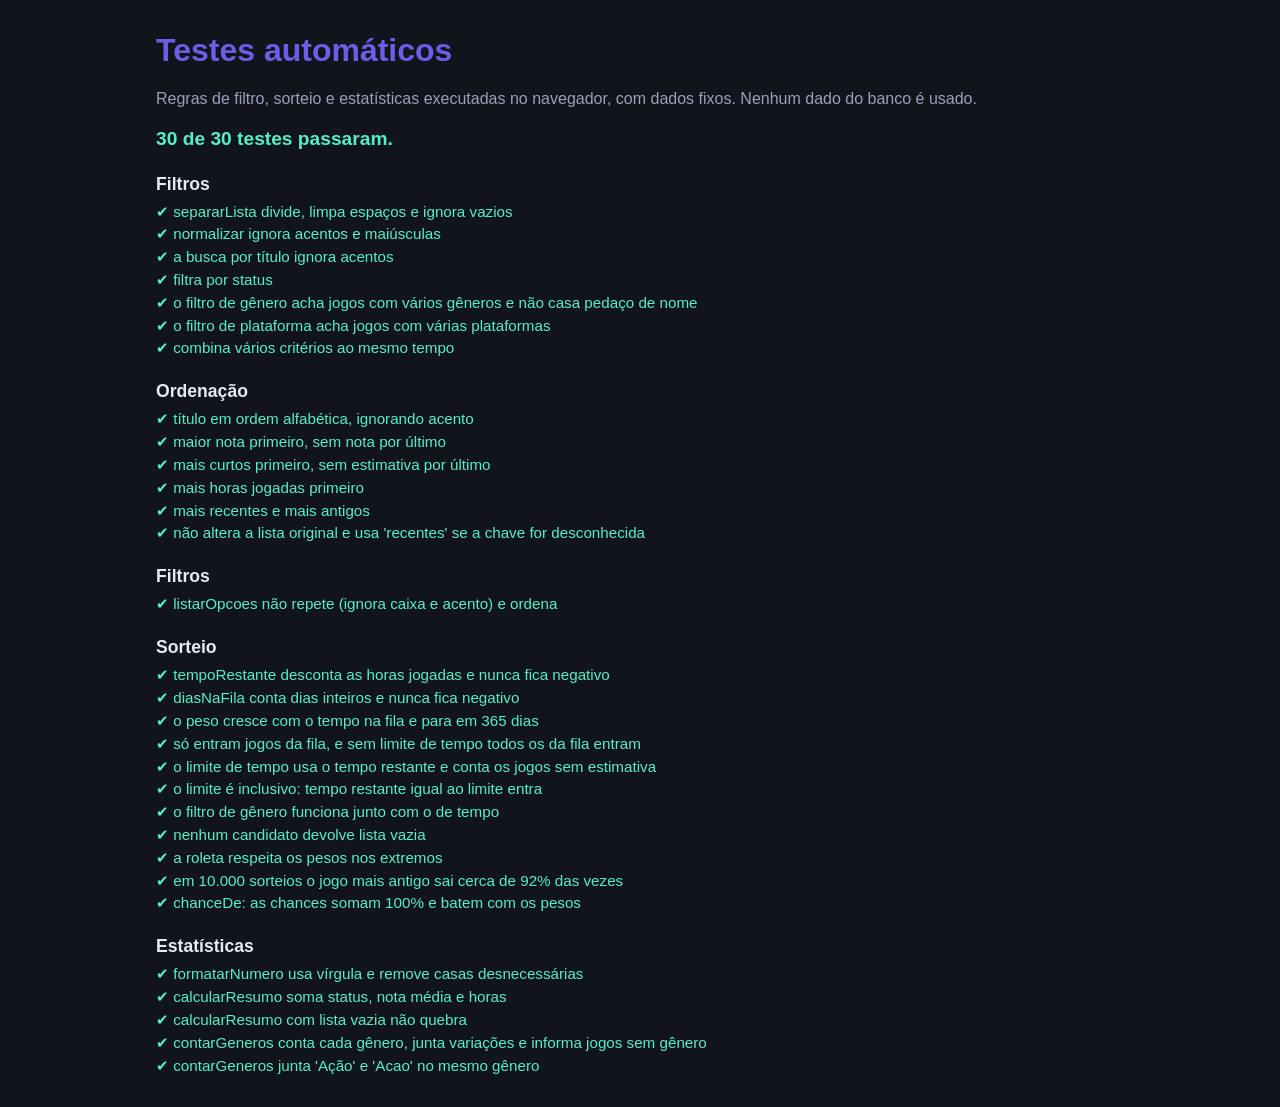
==== tests/index.html @ 04d47000 "test: adiciona testes automáticos de filtros, sorteio e estatísticas" ====
<!DOCTYPE html>
<html lang="pt-BR">
<head>
    <meta charset="UTF-8">
    <meta name="viewport" content="width=device-width, initial-scale=1.0">
    <title>Testes - PlayLog</title>
    <link rel="stylesheet" href="../css/style.css">
    <style>
        .resumo {
            font-size: 1.2rem;
            font-weight: bold;
        }

        .linha {
            margin: 0.3rem 0;
            font-size: 0.95rem;
            overflow-wrap: anywhere;
        }

        .ok {
            color: #55efc4;
        }

        .erro {
            color: #ff7675;
        }

        #resultados h2 {
            margin: 1.5rem 0 0.5rem;
            font-size: 1.1rem;
        }
    </style>
</head>
<body>
    <main class="conteudo">
        <h1>Testes automáticos</h1>
        <p class="vazio">Regras de filtro, sorteio e estatísticas executadas no navegador, com dados fixos. Nenhum dado do banco é usado.</p>
        <p id="resumo" class="resumo"></p>
        <section id="resultados"></section>
    </main>

    <script type="module" src="testes.js"></script>
</body>
</html>
---- css/style.css ----
:root {
    --fundo: #12141c;
    --card: #1c1f2b;
    --texto: #e8eaf2;
    --destaque: #6c5ce7;
    --borda: #343850;
    --suave: #9aa0b8;
    --perigo: #ff7675;
}

* {
    box-sizing: border-box;
}

[hidden] {
    display: none !important;
}

body {
    margin: 0;
    font-family: Arial, sans-serif;
    background: var(--fundo);
    color: var(--texto);
}

h1 {
    color: var(--destaque);
}

.login {
    max-width: 420px;
    margin: 4rem auto;
    padding: 0 1rem;
    text-align: center;
}

.formulario {
    display: flex;
    flex-direction: column;
    gap: 0.6rem;
    text-align: left;
    margin-top: 2rem;
}

.formulario label,
.rotulo {
    font-size: 0.9rem;
}

.formulario input,
.formulario select,
.formulario textarea {
    width: 100%;
    max-width: 100%;
    min-width: 0;
    padding: 0.7rem;
    border: 1px solid var(--borda);
    border-radius: 6px;
    background: var(--card);
    color: var(--texto);
    font-size: 1rem;
    font-family: inherit;
}

.btn-principal,
.btn-secundario {
    padding: 0.7rem 1rem;
    border-radius: 6px;
    font-size: 1rem;
    cursor: pointer;
}

a.btn-principal,
a.btn-secundario {
    display: inline-block;
    text-align: center;
    text-decoration: none;
}

.btn-principal {
    background: var(--destaque);
    color: #fff;
    border: none;
}

.btn-principal:disabled {
    opacity: 0.6;
    cursor: not-allowed;
}

.btn-secundario {
    background: transparent;
    color: var(--texto);
    border: 1px solid var(--borda);
}

.btn-pequeno {
    flex: 1;
    padding: 0.4rem 0.6rem;
    font-size: 0.85rem;
}

.btn-perigo {
    color: var(--perigo);
    border-color: var(--perigo);
}

.mensagem {
    min-height: 1.2rem;
    font-size: 0.9rem;
}

.mensagem.erro {
    color: var(--perigo);
}

.mensagem.ok {
    color: #55efc4;
}

.topo {
    display: flex;
    flex-wrap: wrap;
    gap: 0.6rem;
    justify-content: space-between;
    align-items: center;
    padding: 1rem 1.5rem;
    background: var(--card);
}

.topo .logo {
    color: var(--destaque);
    font-weight: bold;
    font-size: 1.2rem;
}

.topo-esquerda {
    display: flex;
    align-items: center;
    gap: 1.5rem;
}

.menu {
    display: flex;
    gap: 1rem;
}

.menu a {
    padding: 0.3rem 0;
    border-bottom: 2px solid transparent;
    color: var(--suave);
    font-size: 0.95rem;
    text-decoration: none;
}

.menu a:hover {
    color: var(--texto);
}

.menu a[aria-current="page"] {
    color: var(--texto);
    border-bottom-color: var(--destaque);
}

#usuario {
    margin-right: 0.8rem;
    font-size: 0.9rem;
    overflow-wrap: anywhere;
}

.conteudo {
    max-width: 1000px;
    margin: 2rem auto;
    padding: 0 1rem;
}

.painel-form {
    background: var(--card);
    border: 1px solid var(--borda);
    border-radius: 8px;
    padding: 1rem;
    margin-bottom: 2rem;
}

.painel-form summary {
    cursor: pointer;
    font-weight: bold;
}

.formulario-jogo {
    display: grid;
    grid-template-columns: minmax(0, 1fr) minmax(0, 1fr);
    gap: 1rem;
    margin-top: 1rem;
}

.campo {
    display: flex;
    flex-direction: column;
    gap: 0.3rem;
    min-width: 0;
}

.campo-largo {
    grid-column: 1 / -1;
}

.linha-botoes {
    display: flex;
    gap: 0.6rem;
    flex-wrap: wrap;
}

.chips {
    display: flex;
    flex-wrap: wrap;
    gap: 0.5rem;
}

.formulario .chip {
    position: relative;
    cursor: pointer;
}

.formulario .chip input {
    position: absolute;
    opacity: 0;
    width: 0;
    height: 0;
    padding: 0;
    border: none;
}

.chip span {
    display: inline-block;
    padding: 0.35rem 0.8rem;
    border: 1px solid var(--borda);
    border-radius: 999px;
    font-size: 0.85rem;
    background: transparent;
    color: var(--suave);
    user-select: none;
}

.chip input:checked + span {
    background: var(--destaque);
    border-color: var(--destaque);
    color: #fff;
}

.chip input:focus-visible + span {
    outline: 2px solid #fff;
    outline-offset: 2px;
}

.linha-outro {
    display: flex;
    gap: 0.5rem;
    margin-top: 0.6rem;
}

.linha-outro button {
    flex-shrink: 0;
}

.formulario .linha-outro input {
    flex: 1;
    width: auto;
    min-width: 0;
}

.filtros {
    display: grid;
    grid-template-columns: minmax(0, 2fr) repeat(4, minmax(0, 1fr)) auto;
    gap: 0.6rem;
    margin-bottom: 0.8rem;
}

.filtros input,
.filtros select,
.sorteio-form select {
    width: 100%;
    min-width: 0;
    padding: 0.6rem;
    border: 1px solid var(--borda);
    border-radius: 6px;
    background: var(--card);
    color: var(--texto);
    font-size: 0.9rem;
    font-family: inherit;
}

.filtros button {
    padding: 0.6rem 1rem;
    font-size: 0.9rem;
}

.contador {
    margin: 0 0 1rem;
    font-size: 0.85rem;
    color: var(--suave);
}

.grade {
    display: grid;
    grid-template-columns: repeat(auto-fill, minmax(180px, 1fr));
    gap: 1rem;
}

.card {
    display: flex;
    flex-direction: column;
    min-width: 0;
    background: var(--card);
    border: 1px solid var(--borda);
    border-radius: 8px;
    overflow: hidden;
}

.card-link {
    display: block;
}

.capa {
    display: block;
    width: 100%;
    aspect-ratio: 3 / 4;
    object-fit: cover;
    background: #252a3a;
}

.card-corpo {
    flex: 1;
    padding: 0.8rem;
}

.card-titulo {
    margin: 0 0 0.4rem;
    font-size: 1rem;
    overflow-wrap: anywhere;
}

.card-titulo a {
    color: inherit;
    text-decoration: none;
}

.card-titulo a:hover {
    color: var(--destaque);
}

.card-meta {
    margin: 0.3rem 0;
    font-size: 0.85rem;
    color: var(--suave);
    overflow-wrap: anywhere;
}

.card-acoes {
    display: flex;
    gap: 0.5rem;
    padding: 0 0.8rem 0.8rem;
}

.badge {
    display: inline-block;
    padding: 0.15rem 0.6rem;
    border-radius: 999px;
    font-size: 0.75rem;
    font-weight: bold;
    margin: 0.3rem 0;
}

.status-fila {
    background: #2d3250;
    color: #a5b4fc;
}

.status-jogando {
    background: #4a3b12;
    color: #fdcb6e;
}

.status-zerado {
    background: #134a38;
    color: #55efc4;
}

.vazio {
    color: var(--suave);
}

.sorteio-form {
    display: grid;
    grid-template-columns: minmax(0, 1fr) minmax(0, 1fr) auto;
    gap: 0.8rem;
    align-items: end;
    margin: 1.2rem 0 0.8rem;
}

.sorteio-form label {
    font-size: 0.9rem;
}

.sorteio-form button {
    padding: 0.7rem 1.6rem;
}

.resultado-card {
    display: flex;
    background: var(--card);
    border: 1px solid var(--destaque);
    border-radius: 8px;
    overflow: hidden;
    margin-top: 1rem;
}

.resultado-card .capa {
    width: 190px;
    flex-shrink: 0;
}

.resultado-corpo {
    display: flex;
    flex-direction: column;
    justify-content: center;
    gap: 0.3rem;
    min-width: 0;
    padding: 1.2rem;
}

.resultado-rotulo {
    margin: 0;
    font-size: 0.85rem;
    color: var(--suave);
}

.resultado-titulo {
    margin: 0 0 0.3rem;
    font-size: 1.6rem;
    overflow-wrap: anywhere;
}

.resultado-corpo .btn-principal {
    align-self: flex-start;
    margin-top: 0.8rem;
}

.indicadores {
    display: grid;
    grid-template-columns: repeat(auto-fit, minmax(170px, 1fr));
    gap: 1rem;
    margin: 1.2rem 0;
}

.indicador {
    min-width: 0;
    background: var(--card);
    border: 1px solid var(--borda);
    border-radius: 8px;
    padding: 1rem;
}

.indicador-rotulo {
    margin: 0;
    font-size: 0.85rem;
    color: var(--suave);
}

.indicador-valor {
    margin: 0.3rem 0;
    font-size: 1.8rem;
    font-weight: bold;
}

.indicador-detalhe {
    margin: 0;
    font-size: 0.8rem;
    color: var(--suave);
}

.graficos {
    display: grid;
    grid-template-columns: minmax(0, 1fr) minmax(0, 1fr);
    gap: 1rem;
}

.grafico {
    min-width: 0;
    background: var(--card);
    border: 1px solid var(--borda);
    border-radius: 8px;
    padding: 1rem;
}

.grafico h3 {
    margin: 0 0 1rem;
    font-size: 1rem;
}

.rosca {
    display: flex;
    align-items: center;
    flex-wrap: wrap;
    gap: 1.2rem;
}

.rosca-svg {
    width: 160px;
    height: 160px;
    flex-shrink: 0;
}

.rosca-fundo,
.rosca-arco {
    fill: none;
    stroke-width: 16;
}

.rosca-fundo {
    stroke: var(--borda);
}

.arco-fila {
    stroke: #a5b4fc;
}

.arco-jogando {
    stroke: #fdcb6e;
}

.arco-zerado {
    stroke: #55efc4;
}

.rosca-total {
    fill: var(--texto);
    font-size: 18px;
    font-weight: bold;
    text-anchor: middle;
}

.rosca-subtitulo {
    fill: var(--suave);
    font-size: 7px;
    text-anchor: middle;
}

.legenda {
    display: flex;
    flex-direction: column;
    gap: 0.5rem;
    margin: 0;
    padding: 0;
    list-style: none;
}

.legenda li {
    display: flex;
    align-items: center;
    gap: 0.5rem;
    font-size: 0.9rem;
}

.ponto {
    display: inline-block;
    width: 0.8rem;
    height: 0.8rem;
    border-radius: 50%;
}

.ponto-fila {
    background: #a5b4fc;
}

.ponto-jogando {
    background: #fdcb6e;
}

.ponto-zerado {
    background: #55efc4;
}

.barras {
    display: flex;
    flex-direction: column;
    gap: 0.6rem;
    margin: 0;
    padding: 0;
    list-style: none;
}

.barra-linha {
    display: grid;
    grid-template-columns: 110px minmax(0, 1fr) 28px;
    gap: 0.6rem;
    align-items: center;
    font-size: 0.85rem;
}

.barra-rotulo {
    overflow: hidden;
    text-overflow: ellipsis;
    white-space: nowrap;
}

.barra-trilho {
    height: 0.8rem;
    background: #252a3a;
    border-radius: 999px;
    overflow: hidden;
}

.barra-preenchimento {
    height: 100%;
    background: var(--destaque);
    border-radius: 999px;
}

.barra-valor {
    text-align: right;
    color: var(--suave);
}

.nota-grafico {
    margin: 1rem 0 0;
    font-size: 0.8rem;
    color: var(--suave);
}

.detalhe {
    display: flex;
    gap: 1.5rem;
    background: var(--card);
    border: 1px solid var(--borda);
    border-radius: 8px;
    padding: 1.2rem;
}

.detalhe .capa {
    width: 220px;
    flex-shrink: 0;
    align-self: flex-start;
    border-radius: 8px;
}

.detalhe-corpo {
    display: flex;
    flex-direction: column;
    flex: 1;
    min-width: 0;
    gap: 1rem;
}

.detalhe-titulo {
    margin: 0;
    font-size: 1.8rem;
    overflow-wrap: anywhere;
}

.tags {
    display: flex;
    flex-wrap: wrap;
    gap: 0.4rem;
}

.tag {
    padding: 0.2rem 0.7rem;
    border: 1px solid var(--borda);
    border-radius: 999px;
    font-size: 0.8rem;
    color: var(--suave);
}

.tag-plataforma {
    border-color: var(--destaque);
    color: #c9c2ff;
}

.infos {
    display: grid;
    grid-template-columns: repeat(auto-fit, minmax(150px, 1fr));
    gap: 0.9rem;
}

.info {
    display: flex;
    flex-direction: column;
    align-items: flex-start;
    gap: 0.2rem;
}

.info-rotulo {
    font-size: 0.8rem;
    color: var(--suave);
}

.info-valor {
    font-size: 1rem;
}

.progresso-texto {
    margin: 0 0 0.4rem;
    font-size: 0.85rem;
    color: var(--suave);
}

.detalhe-secao-titulo {
    margin: 0 0 0.4rem;
    font-size: 1rem;
}

.detalhe-opiniao {
    margin: 0;
    line-height: 1.5;
    white-space: pre-wrap;
    overflow-wrap: anywhere;
}

.opiniao-vazia {
    color: var(--suave);
}

#toasts {
    position: fixed;
    top: 1.5rem;
    left: 50%;
    transform: translateX(-50%);
    z-index: 1000;
    display: flex;
    flex-direction: column;
    gap: 0.5rem;
    width: min(90vw, 420px);
    pointer-events: none;
}

.toast {
    padding: 0.9rem 1.2rem;
    border-radius: 8px;
    font-size: 1rem;
    font-weight: bold;
    text-align: center;
    color: #fff;
    box-shadow: 0 6px 20px rgba(0, 0, 0, 0.5);
    animation: toast-entrar 0.25s ease-out;
}

.toast-ok {
    background: #1e8e6a;
}

.toast-erro {
    background: #c0392b;
}

.toast.saindo {
    opacity: 0;
    transform: translateY(-10px);
    transition: opacity 0.3s, transform 0.3s;
}

@keyframes toast-entrar {
    from {
        opacity: 0;
        transform: translateY(-10px);
    }
    to {
        opacity: 1;
        transform: translateY(0);
    }
}

@media (max-width: 900px) {
    .filtros {
        grid-template-columns: repeat(2, minmax(0, 1fr));
    }

    .filtro-busca {
        grid-column: 1 / -1;
    }

    .sorteio-form {
        grid-template-columns: repeat(2, minmax(0, 1fr));
    }

    .sorteio-form button {
        grid-column: 1 / -1;
    }

    .graficos {
        grid-template-columns: minmax(0, 1fr);
    }
}

@media (max-width: 600px) {
    .formulario-jogo {
        grid-template-columns: minmax(0, 1fr);
    }

    .filtros {
        grid-template-columns: minmax(0, 1fr);
    }

    .grade {
        grid-template-columns: repeat(2, minmax(0, 1fr));
    }

    .sorteio-form {
        grid-template-columns: minmax(0, 1fr);
    }

    .resultado-card {
        flex-direction: column;
    }

    .resultado-card .capa {
        width: 100%;
        aspect-ratio: 4 / 3;
    }

    .topo-esquerda {
        flex-wrap: wrap;
        gap: 0.6rem 1rem;
    }

    .detalhe {
        flex-direction: column;
    }

    .detalhe .capa {
        width: 100%;
        max-width: 260px;
        align-self: center;
    }
}
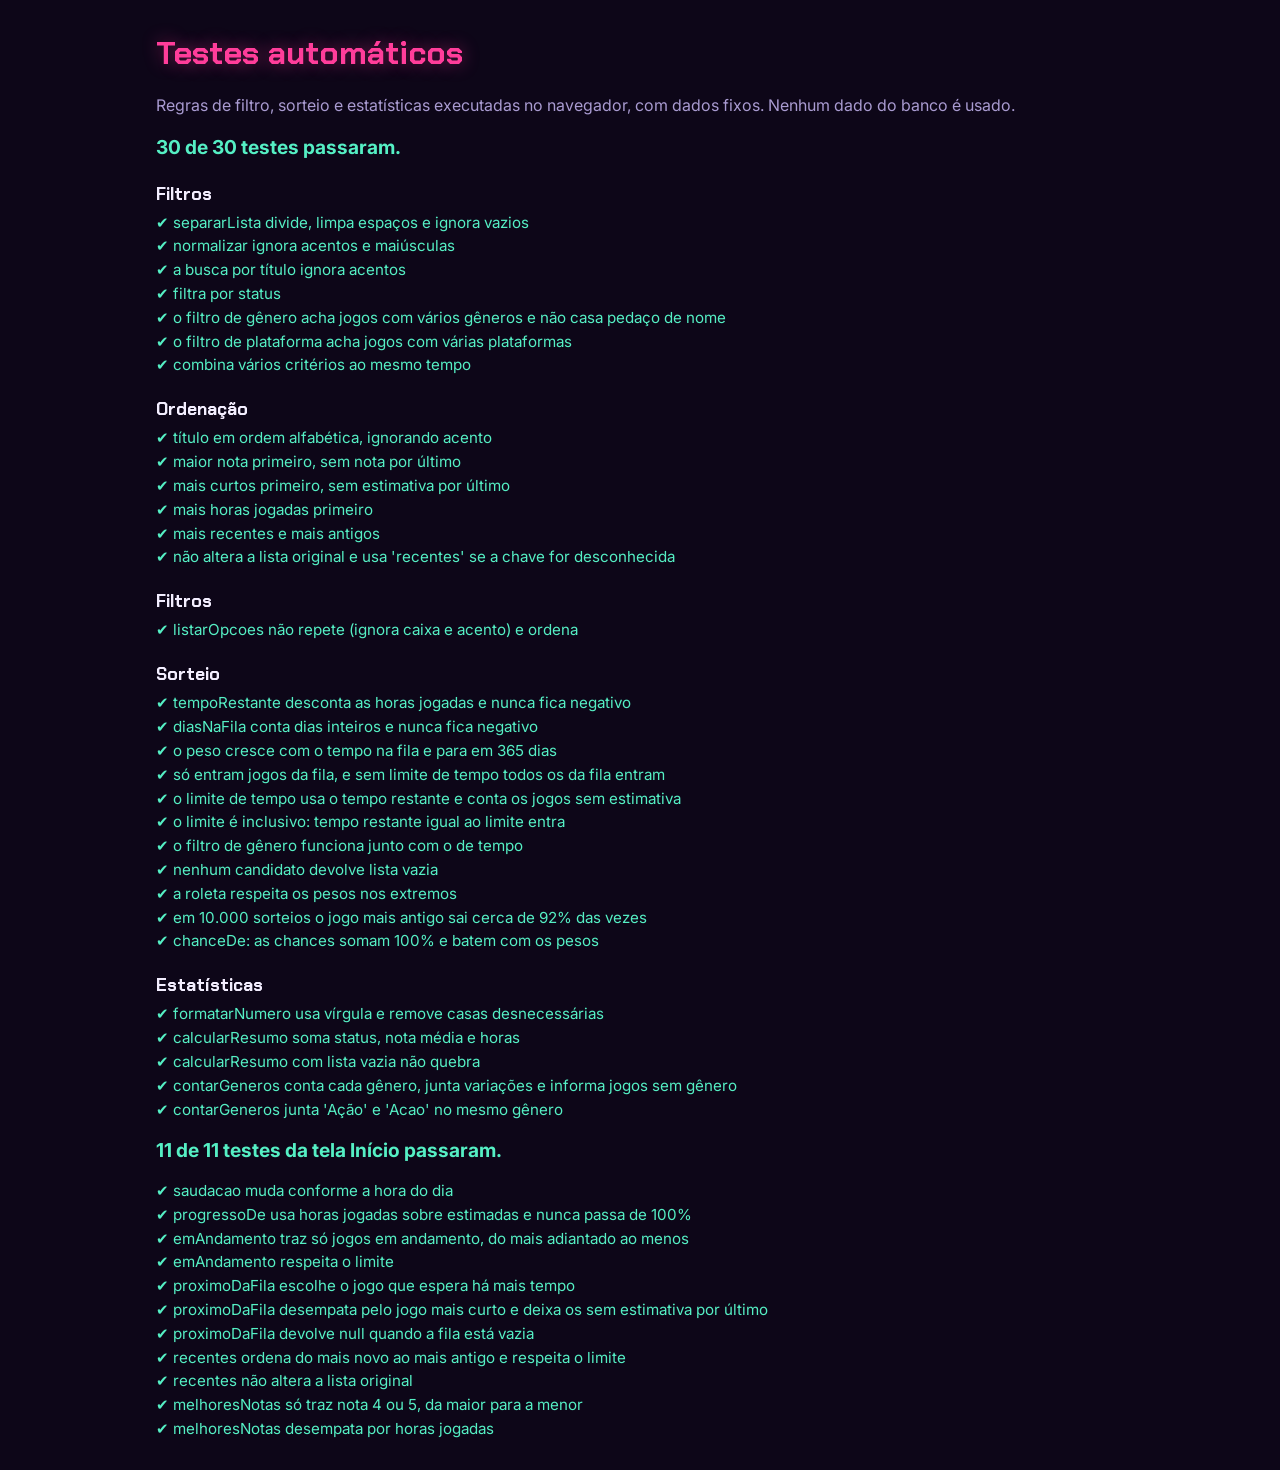
==== commit 9f4cd285: "feat: tela Inicio com resumo, jogos em andamento, proximo da fila, recentes e melhores notas" ====
--- a/tests/index.html
+++ b/tests/index.html
@@ -37,8 +37,12 @@
         <p class="vazio">Regras de filtro, sorteio e estatísticas executadas no navegador, com dados fixos. Nenhum dado do banco é usado.</p>
         <p id="resumo" class="resumo"></p>
         <section id="resultados"></section>
+
+        <p id="resumo-inicio" class="resumo"></p>
+        <section id="resultados-inicio"></section>
     </main>
 
     <script type="module" src="testes.js"></script>
+    <script type="module" src="testes-inicio.js"></script>
 </body>
 </html>
--- a/css/style.css
+++ b/css/style.css
@@ -1,11 +1,24 @@
+@import url("https://fonts.googleapis.com/css2?family=Chakra+Petch:wght@500;600;700&family=Inter:wght@400;600;700&display=swap");
+
 :root {
-    --fundo: #12141c;
-    --card: #1c1f2b;
-    --texto: #e8eaf2;
-    --destaque: #6c5ce7;
-    --borda: #343850;
-    --suave: #9aa0b8;
-    --perigo: #ff7675;
+    --fundo: #0d0618;
+    --card: #1a0f33;
+    --card-claro: #261848;
+    --texto: #f3eeff;
+    --destaque: #ff3d9a;
+    --borda: #3b2766;
+    --suave: #a99bd1;
+    --perigo: #ff6b6b;
+    --status-fila: #6ea8ff;
+    --status-jogando: #ffb020;
+    --status-zerado: #4ade80;
+    --sucesso: #4ade80;
+    --brilho: rgba(255, 61, 154, 0.45);
+    --estrela: #ffcf4a;
+    --fonte-titulo: "Chakra Petch", "Segoe UI", Arial, sans-serif;
+    --fonte-texto: "Inter", "Segoe UI", Arial, sans-serif;
+    color-scheme: dark;
+    scrollbar-color: var(--borda) var(--fundo);
 }
 
 * {
@@ -18,20 +31,203 @@
 
 body {
     margin: 0;
-    font-family: Arial, sans-serif;
+    font-family: var(--fonte-texto);
     background: var(--fundo);
     color: var(--texto);
 }
 
+button,
+input,
+select,
+textarea {
+    font-family: inherit;
+}
+
+h1,
+h2,
+h3,
+.logo,
+.menu a,
+.btn-principal,
+.btn-secundario,
+.indicador-valor,
+.rosca-total {
+    font-family: var(--fonte-titulo);
+}
+
+::selection {
+    background: var(--destaque);
+    color: #fff;
+}
+
 h1 {
     color: var(--destaque);
-}
-
-.login {
-    max-width: 420px;
-    margin: 4rem auto;
-    padding: 0 1rem;
-    text-align: center;
+    text-shadow: 0 0 18px var(--brilho);
+}
+
+.pagina-login {
+    min-height: 100vh;
+    background-color: var(--fundo);
+    background-image:
+        radial-gradient(circle at 12% 18%, rgba(255, 61, 154, 0.2), transparent 38%),
+        radial-gradient(circle at 88% 82%, rgba(110, 168, 255, 0.16), transparent 42%),
+        linear-gradient(rgba(243, 238, 255, 0.04) 1px, transparent 1px),
+        linear-gradient(90deg, rgba(243, 238, 255, 0.04) 1px, transparent 1px);
+    background-size: auto, auto, 40px 40px, 40px 40px;
+}
+
+.login-layout {
+    display: grid;
+    grid-template-columns: minmax(0, 1.1fr) minmax(0, 0.9fr);
+    gap: 3rem;
+    align-items: center;
+    max-width: 1100px;
+    min-height: 100vh;
+    margin: 0 auto;
+    padding: 2rem 1.5rem;
+}
+
+.login-hero .marca-grande {
+    justify-content: flex-start;
+    margin: 0 0 1.5rem;
+    font-size: 2.8rem;
+}
+
+.login-lema {
+    margin: 0 0 0.6rem;
+    font-size: 1.7rem;
+    font-weight: bold;
+    line-height: 1.25;
+}
+
+.login-sub {
+    margin: 0 0 2rem;
+    color: var(--suave);
+    line-height: 1.5;
+}
+
+.login-destaques {
+    display: flex;
+    flex-direction: column;
+    gap: 1.1rem;
+    margin: 0;
+    padding: 0;
+    list-style: none;
+}
+
+.login-destaques li {
+    display: flex;
+    align-items: flex-start;
+    gap: 0.9rem;
+}
+
+.destaque-icone {
+    display: flex;
+    flex-shrink: 0;
+    align-items: center;
+    justify-content: center;
+    width: 2.6rem;
+    height: 2.6rem;
+    border: 1px solid var(--borda);
+    border-radius: 10px;
+    background: var(--card);
+    color: var(--destaque);
+}
+
+.destaque-icone svg {
+    width: 1.4rem;
+    height: 1.4rem;
+}
+
+.destaque-texto {
+    display: flex;
+    flex-direction: column;
+    gap: 0.15rem;
+}
+
+.destaque-texto span {
+    font-size: 0.9rem;
+    color: var(--suave);
+}
+
+.login-vitrine {
+    display: flex;
+    gap: 0.9rem;
+    margin-top: 2.2rem;
+}
+
+.mini-card {
+    width: 112px;
+    border: 1px solid var(--borda);
+    border-radius: 8px;
+    overflow: hidden;
+    background: var(--card);
+    box-shadow: 0 10px 26px rgba(0, 0, 0, 0.45);
+}
+
+.mini-card:nth-child(1) {
+    transform: rotate(-4deg);
+}
+
+.mini-card:nth-child(2) {
+    transform: translateY(-10px) rotate(2deg);
+}
+
+.mini-card:nth-child(3) {
+    transform: rotate(-2deg);
+}
+
+.mini-capa {
+    aspect-ratio: 3 / 4;
+}
+
+.mini-capa-1 {
+    background: linear-gradient(160deg, #ff3d9a, #3b1a7a);
+}
+
+.mini-capa-2 {
+    background: linear-gradient(160deg, #6ea8ff, #1b2a6b);
+}
+
+.mini-capa-3 {
+    background: linear-gradient(160deg, #4ade80, #0f4a3a);
+}
+
+.mini-info {
+    display: flex;
+    flex-direction: column;
+    gap: 0.3rem;
+    padding: 0.5rem;
+    font-size: 0.75rem;
+    font-weight: bold;
+}
+
+.mini-info .badge {
+    align-self: flex-start;
+    margin: 0;
+    font-size: 0.65rem;
+}
+
+.login-cartao {
+    padding: 2rem;
+    border: 1px solid var(--borda);
+    border-radius: 14px;
+    background: var(--card);
+    box-shadow: 0 0 40px rgba(255, 61, 154, 0.15);
+}
+
+.login-cartao h2 {
+    margin: 0 0 0.3rem;
+    font-size: 1.5rem;
+}
+
+.login-cartao p {
+    margin: 0;
+    color: var(--suave);
+}
+
+.login-cartao .formulario {
+    margin-top: 1.4rem;
 }
 
 .formulario {
@@ -81,6 +277,13 @@
     background: var(--destaque);
     color: #fff;
     border: none;
+    font-weight: bold;
+    box-shadow: 0 0 14px var(--brilho);
+}
+
+.btn-principal:hover:not(:disabled) {
+    box-shadow: 0 0 22px var(--brilho);
+    filter: brightness(1.1);
 }
 
 .btn-principal:disabled {
@@ -115,7 +318,7 @@
 }
 
 .mensagem.ok {
-    color: #55efc4;
+    color: var(--sucesso);
 }
 
 .topo {
@@ -124,14 +327,53 @@
     gap: 0.6rem;
     justify-content: space-between;
     align-items: center;
-    padding: 1rem 1.5rem;
+    padding: 0.8rem 1.5rem;
     background: var(--card);
-}
-
-.topo .logo {
+    border-bottom: 1px solid var(--borda);
+}
+
+.logo {
+    display: flex;
+    align-items: center;
+    gap: 0.6rem;
+    color: var(--texto);
+    font-size: 1.3rem;
+    font-weight: 800;
+    letter-spacing: 0.5px;
+    text-decoration: none;
+}
+
+.logo img {
+    display: block;
+    height: 30px;
+    width: auto;
+}
+
+.logo b,
+.marca-grande b {
     color: var(--destaque);
-    font-weight: bold;
-    font-size: 1.2rem;
+}
+
+.marca-grande {
+    display: flex;
+    align-items: center;
+    justify-content: center;
+    gap: 0.8rem;
+    color: var(--texto);
+    font-size: 2.4rem;
+    font-weight: 800;
+    letter-spacing: 0.5px;
+    text-shadow: none;
+}
+
+.marca-grande img {
+    display: block;
+    height: 48px;
+    width: auto;
+}
+
+.marca-grande b {
+    text-shadow: 0 0 18px var(--brilho);
 }
 
 .topo-esquerda {
@@ -271,9 +513,13 @@
 
 .filtros {
     display: grid;
-    grid-template-columns: minmax(0, 2fr) repeat(4, minmax(0, 1fr)) auto;
+    grid-template-columns: repeat(4, minmax(0, 1fr)) auto;
     gap: 0.6rem;
     margin-bottom: 0.8rem;
+}
+
+.filtro-busca {
+    grid-column: 1 / -1;
 }
 
 .filtros input,
@@ -315,10 +561,56 @@
     border: 1px solid var(--borda);
     border-radius: 8px;
     overflow: hidden;
+    transition: border-color 0.2s, box-shadow 0.2s, transform 0.2s;
+}
+
+.card:hover {
+    border-color: var(--destaque);
+    box-shadow: 0 0 16px var(--brilho);
+    transform: translateY(-4px);
+}
+
+.card-capa {
+    position: relative;
+    overflow: hidden;
 }
 
 .card-link {
     display: block;
+    text-decoration: none;
+}
+
+.card .capa {
+    transition: transform 0.35s ease;
+}
+
+.card:hover .capa {
+    transform: scale(1.06);
+}
+
+.card .badge-capa {
+    position: absolute;
+    top: 0.6rem;
+    left: 0.6rem;
+    margin: 0;
+    border: 1px solid currentColor;
+    background: rgba(13, 6, 24, 0.85);
+    backdrop-filter: blur(4px);
+    pointer-events: none;
+}
+
+.capa.capa-vazia {
+    display: flex;
+    align-items: center;
+    justify-content: center;
+}
+
+.capa-inicial {
+    font-family: var(--fonte-titulo);
+    font-size: 3.2rem;
+    font-weight: 700;
+    color: rgba(255, 255, 255, 0.92);
+    text-shadow: 0 2px 12px rgba(0, 0, 0, 0.4);
 }
 
 .capa {
@@ -326,7 +618,7 @@
     width: 100%;
     aspect-ratio: 3 / 4;
     object-fit: cover;
-    background: #252a3a;
+    background: var(--card-claro);
 }
 
 .card-corpo {
@@ -354,6 +646,25 @@
     font-size: 0.85rem;
     color: var(--suave);
     overflow-wrap: anywhere;
+}
+
+.card-nota {
+    margin: 0.3rem 0;
+    font-size: 0.95rem;
+    letter-spacing: 2px;
+    color: var(--estrela);
+}
+
+.card-progresso {
+    margin-top: 0.4rem;
+}
+
+.card-progresso .card-meta {
+    margin: 0 0 0.3rem;
+}
+
+.card-progresso .barra-trilho {
+    height: 0.4rem;
 }
 
 .card-acoes {
@@ -372,18 +683,18 @@
 }
 
 .status-fila {
-    background: #2d3250;
-    color: #a5b4fc;
+    background: color-mix(in srgb, var(--status-fila) 18%, var(--card));
+    color: var(--status-fila);
 }
 
 .status-jogando {
-    background: #4a3b12;
-    color: #fdcb6e;
+    background: color-mix(in srgb, var(--status-jogando) 18%, var(--card));
+    color: var(--status-jogando);
 }
 
 .status-zerado {
-    background: #134a38;
-    color: #55efc4;
+    background: color-mix(in srgb, var(--status-zerado) 18%, var(--card));
+    color: var(--status-zerado);
 }
 
 .vazio {
@@ -413,6 +724,7 @@
     border-radius: 8px;
     overflow: hidden;
     margin-top: 1rem;
+    box-shadow: 0 0 20px var(--brilho);
 }
 
 .resultado-card .capa {
@@ -522,15 +834,15 @@
 }
 
 .arco-fila {
-    stroke: #a5b4fc;
+    stroke: var(--status-fila);
 }
 
 .arco-jogando {
-    stroke: #fdcb6e;
+    stroke: var(--status-jogando);
 }
 
 .arco-zerado {
-    stroke: #55efc4;
+    stroke: var(--status-zerado);
 }
 
 .rosca-total {
@@ -570,15 +882,15 @@
 }
 
 .ponto-fila {
-    background: #a5b4fc;
+    background: var(--status-fila);
 }
 
 .ponto-jogando {
-    background: #fdcb6e;
+    background: var(--status-jogando);
 }
 
 .ponto-zerado {
-    background: #55efc4;
+    background: var(--status-zerado);
 }
 
 .barras {
@@ -606,7 +918,7 @@
 
 .barra-trilho {
     height: 0.8rem;
-    background: #252a3a;
+    background: var(--card-claro);
     border-radius: 999px;
     overflow: hidden;
 }
@@ -674,7 +986,7 @@
 
 .tag-plataforma {
     border-color: var(--destaque);
-    color: #c9c2ff;
+    color: #ffb3d9;
 }
 
 .infos {
@@ -770,15 +1082,109 @@
     }
 }
 
+.dialogo {
+    width: min(92vw, 400px);
+    padding: 0;
+    border: 1px solid var(--borda);
+    border-radius: 14px;
+    background: var(--card);
+    color: var(--texto);
+    box-shadow: 0 0 50px rgba(0, 0, 0, 0.7);
+}
+
+.dialogo[open] {
+    animation: dialogo-entrar 0.2s ease-out;
+}
+
+.dialogo::backdrop {
+    background: rgba(8, 3, 16, 0.78);
+    backdrop-filter: blur(3px);
+}
+
+.dialogo-perigo {
+    border-color: var(--perigo);
+    box-shadow: 0 0 40px rgba(255, 107, 107, 0.25);
+}
+
+.dialogo-caixa {
+    padding: 1.6rem;
+    text-align: center;
+}
+
+.dialogo-icone {
+    display: flex;
+    align-items: center;
+    justify-content: center;
+    width: 3rem;
+    height: 3rem;
+    margin: 0 auto 1rem;
+    border: 2px solid var(--destaque);
+    border-radius: 50%;
+    color: var(--destaque);
+    font-size: 1.5rem;
+    font-weight: bold;
+}
+
+.dialogo-perigo .dialogo-icone {
+    border-color: var(--perigo);
+    color: var(--perigo);
+}
+
+.dialogo-titulo {
+    margin: 0 0 0.5rem;
+    font-size: 1.3rem;
+}
+
+.dialogo-mensagem {
+    margin: 0 0 1.4rem;
+    color: var(--suave);
+    line-height: 1.5;
+    overflow-wrap: anywhere;
+}
+
+.dialogo-botoes {
+    display: flex;
+    gap: 0.6rem;
+}
+
+.dialogo-botoes button {
+    flex: 1;
+}
+
+.btn-confirmar-perigo {
+    background: var(--perigo);
+    color: #1a0626;
+    box-shadow: 0 0 14px rgba(255, 107, 107, 0.4);
+}
+
+@keyframes dialogo-entrar {
+    from {
+        opacity: 0;
+        transform: translateY(8px) scale(0.97);
+    }
+    to {
+        opacity: 1;
+        transform: translateY(0) scale(1);
+    }
+}
+
+@media (prefers-reduced-motion: reduce) {
+    .card,
+    .card .capa {
+        transition: none;
+    }
+
+    .card:hover,
+    .card:hover .capa {
+        transform: none;
+    }
+}
+
 @media (max-width: 900px) {
     .filtros {
         grid-template-columns: repeat(2, minmax(0, 1fr));
     }
 
-    .filtro-busca {
-        grid-column: 1 / -1;
-    }
-
     .sorteio-form {
         grid-template-columns: repeat(2, minmax(0, 1fr));
     }
@@ -789,6 +1195,42 @@
 
     .graficos {
         grid-template-columns: minmax(0, 1fr);
+    }
+}
+
+@media (max-width: 800px) {
+    .login-layout {
+        grid-template-columns: minmax(0, 1fr);
+        gap: 1.5rem;
+        min-height: 0;
+        padding: 2rem 1rem;
+    }
+
+    .login-hero .marca-grande {
+        justify-content: center;
+        margin-bottom: 1rem;
+        font-size: 2.2rem;
+    }
+
+    .login-hero {
+        text-align: center;
+    }
+
+    .login-lema {
+        font-size: 1.3rem;
+    }
+
+    .login-sub {
+        margin-bottom: 0;
+    }
+
+    .login-destaques,
+    .login-vitrine {
+        display: none;
+    }
+
+    .login-cartao {
+        padding: 1.4rem;
     }
 }
 
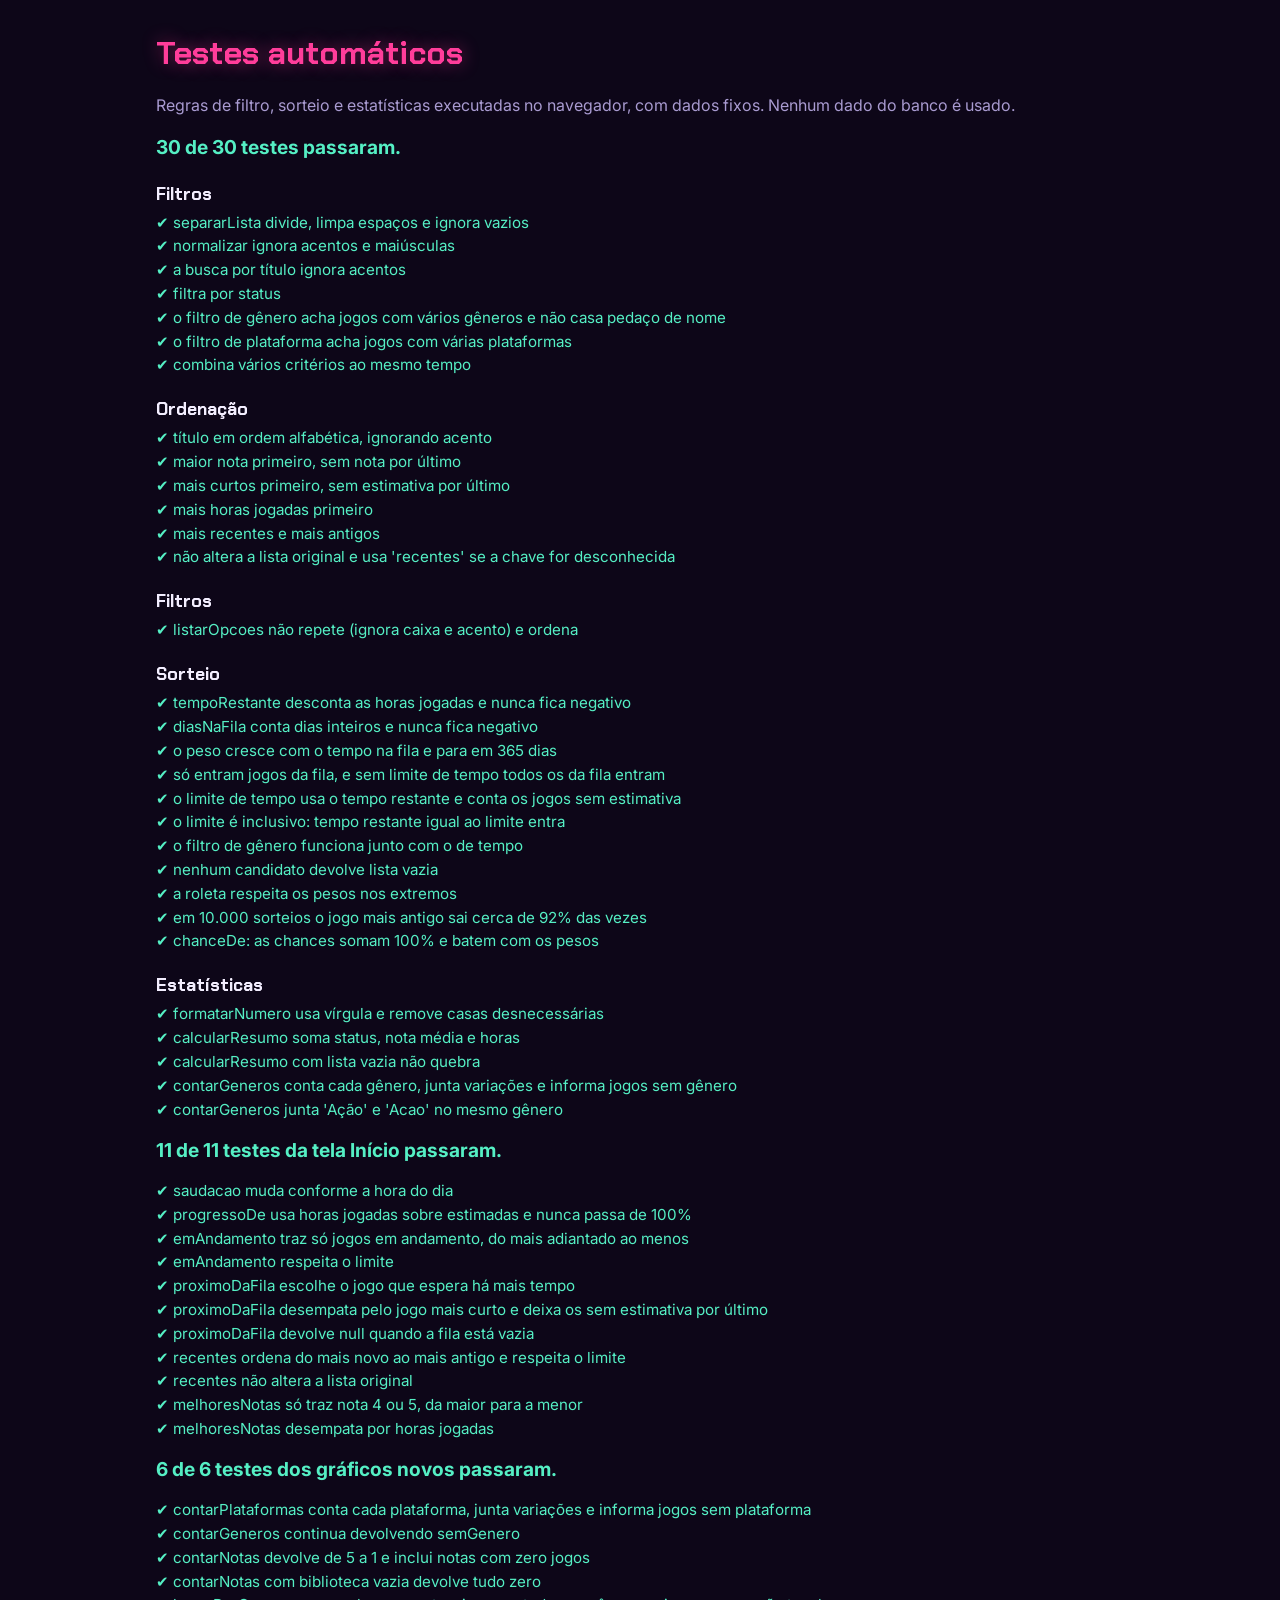
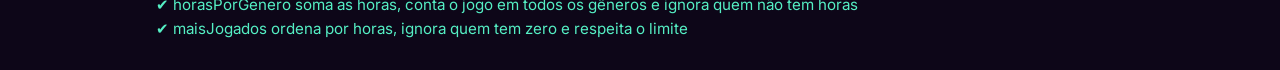
==== commit 9e13a594: "feat: graficos de notas, plataformas, horas por genero e jogos mais jogados; rotulo de plataformas" ====
--- a/tests/index.html
+++ b/tests/index.html
@@ -40,9 +40,13 @@
 
         <p id="resumo-inicio" class="resumo"></p>
         <section id="resultados-inicio"></section>
+
+        <p id="resumo-estatisticas" class="resumo"></p>
+        <section id="resultados-estatisticas"></section>
     </main>
 
     <script type="module" src="testes.js"></script>
     <script type="module" src="testes-inicio.js"></script>
+    <script type="module" src="testes-estatisticas.js"></script>
 </body>
 </html>
